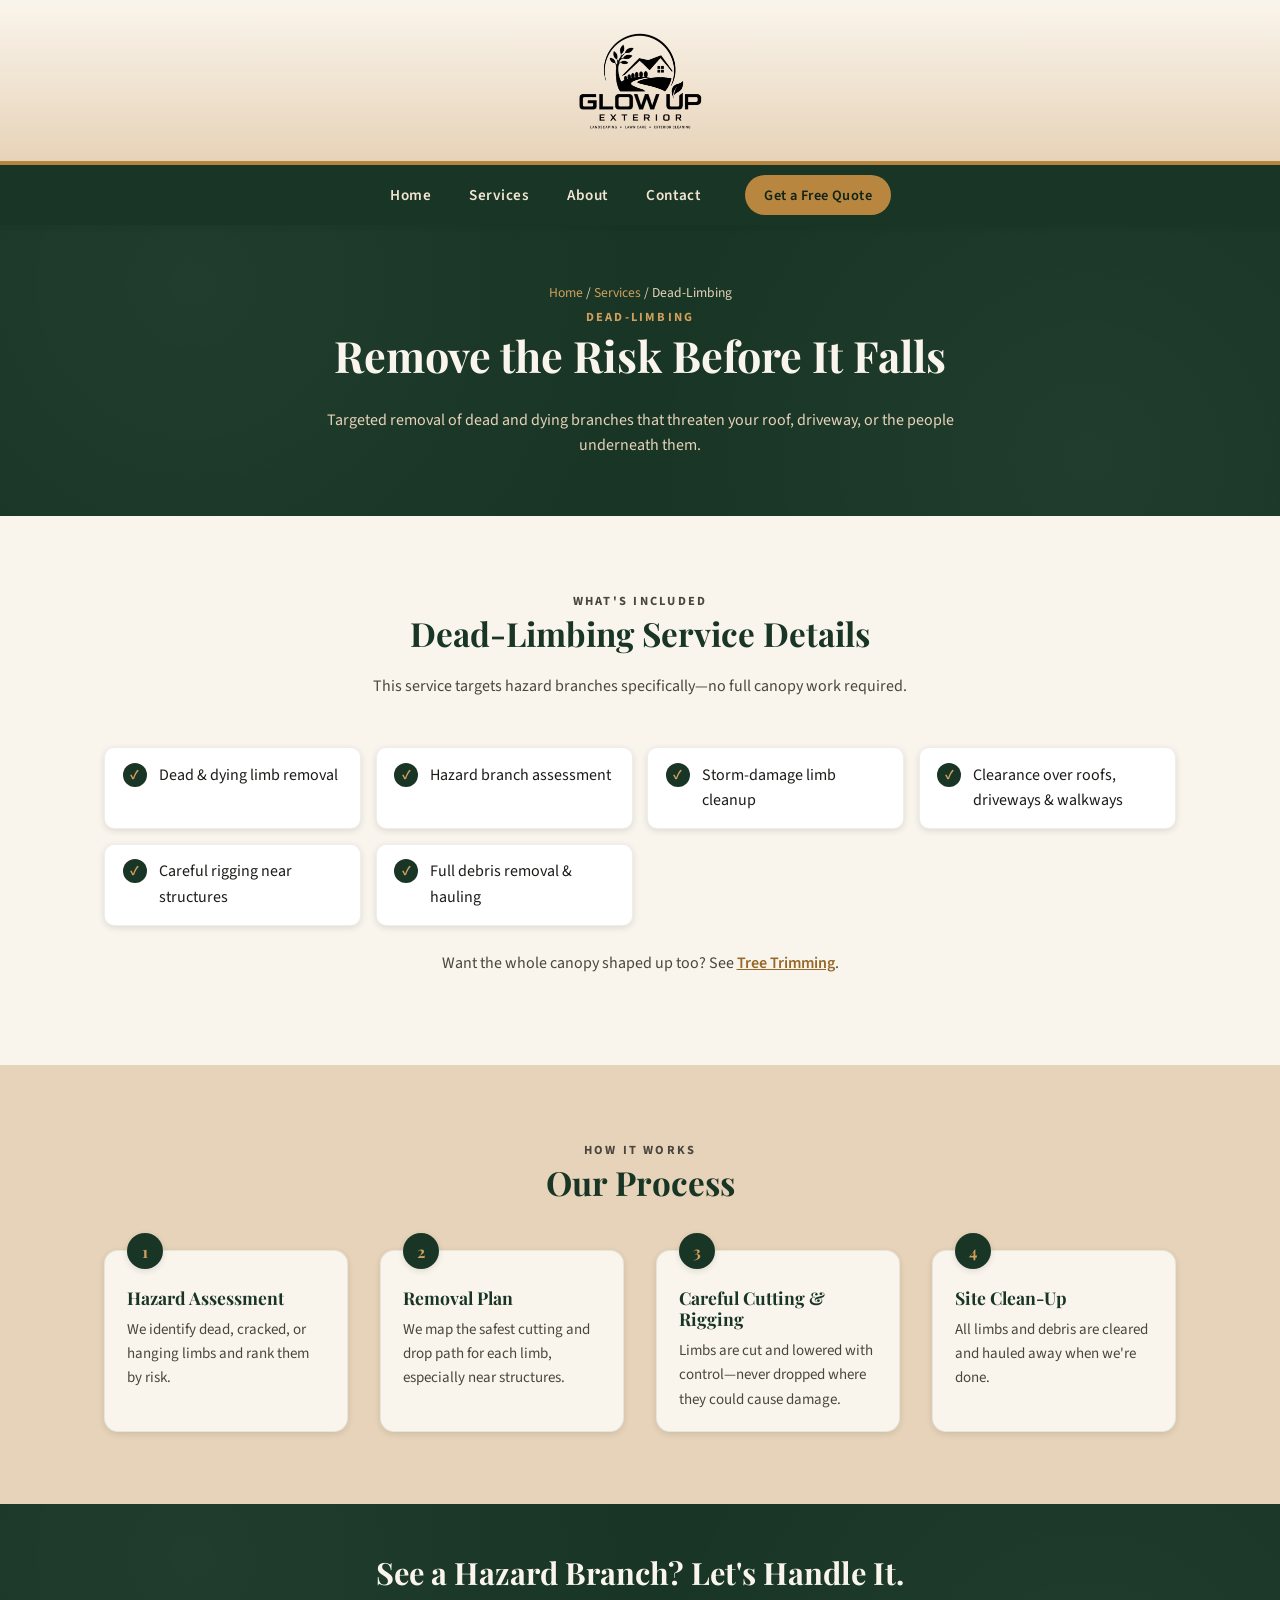
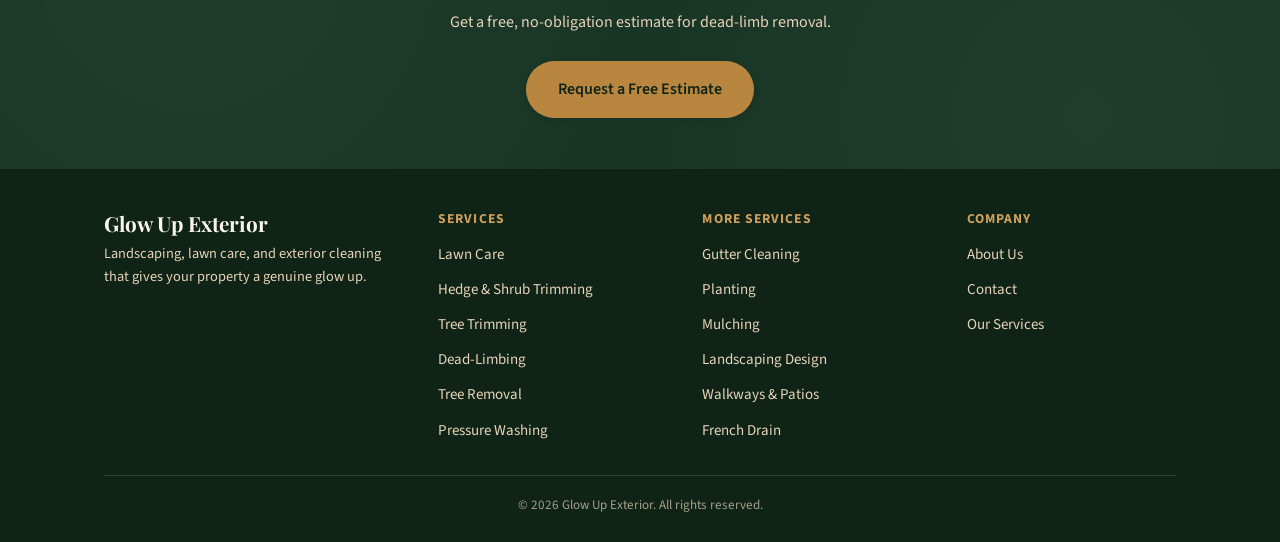
==== dead-limbing.html @ 8f39130c "Primary glowup to the whole site" ====
<!DOCTYPE html>
<html lang="en">
  <head>
    <meta charset="UTF-8" />
    <meta name="viewport" content="width=device-width, initial-scale=1.0" />
    <title>Dead-Limbing | Glow Up Exterior</title>
    <meta name="description" content="Removal of dead and hazardous tree limbs from Glow Up Exterior." />
    <link rel="icon" href="logo.png" type="image/png" />
    <link rel="preconnect" href="https://fonts.googleapis.com" />
    <link rel="preconnect" href="https://fonts.gstatic.com" crossorigin />
    <link href="https://fonts.googleapis.com/css2?family=Playfair+Display:wght@600;700&family=Source+Sans+3:wght@400;500;600;700&display=swap" rel="stylesheet" />
    <link rel="stylesheet" href="index.css" />
  </head>

  <body>
    <header class="site-header">
      <a href="index.html" class="logo-link">
        <img src="logo.png" alt="Glow Up Exterior logo" class="logo" />
      </a>
    </header>

    <div class="navbar-wrap">
      <nav class="navbar">
        <input type="checkbox" id="nav-toggle" class="nav-toggle-checkbox" />
        <label for="nav-toggle" class="nav-toggle-label" aria-label="Toggle menu"><span></span></label>
        <ul class="nav-links">
          <li><a href="index.html">Home</a></li>
          <li><a href="index.html#services">Services</a></li>
          <li><a href="index.html#about">About</a></li>
          <li><a href="index.html#contact">Contact</a></li>
          <li class="nav-cta"><a href="index.html#contact">Get a Free Quote</a></li>
        </ul>
      </nav>
    </div>

    <section class="page-hero section-green">
      <div class="container">
        <p class="breadcrumb"><a href="index.html">Home</a> / <a href="index.html#services">Services</a> / Dead-Limbing</p>
        <p class="eyebrow">Dead-Limbing</p>
        <h1>Remove the Risk Before It Falls</h1>
        <p>Targeted removal of dead and dying branches that threaten your roof, driveway, or the people underneath them.</p>
      </div>
    </section>

    <section class="section section-cream">
      <div class="container">
        <div class="section-heading">
          <p class="eyebrow">What's Included</p>
          <h2>Dead-Limbing Service Details</h2>
          <p>This service targets hazard branches specifically&mdash;no full canopy work required.</p>
        </div>
        <div class="includes-grid">
          <div class="item"><span class="mark">&#10003;</span><span>Dead &amp; dying limb removal</span></div>
          <div class="item"><span class="mark">&#10003;</span><span>Hazard branch assessment</span></div>
          <div class="item"><span class="mark">&#10003;</span><span>Storm-damage limb cleanup</span></div>
          <div class="item"><span class="mark">&#10003;</span><span>Clearance over roofs, driveways &amp; walkways</span></div>
          <div class="item"><span class="mark">&#10003;</span><span>Careful rigging near structures</span></div>
          <div class="item"><span class="mark">&#10003;</span><span>Full debris removal &amp; hauling</span></div>
        </div>
        <p style="text-align: center; margin-top: 1.6rem; color: var(--ink-soft)">
          Want the whole canopy shaped up too? See <a href="tree-trimming.html" style="color: var(--gold-700); font-weight: 600">Tree Trimming</a>.
        </p>
      </div>
    </section>

    <section class="section section-tan">
      <div class="container">
        <div class="section-heading">
          <p class="eyebrow">How It Works</p>
          <h2>Our Process</h2>
        </div>
        <div class="process-steps">
          <div class="process-step">
            <h4>Hazard Assessment</h4>
            <p>We identify dead, cracked, or hanging limbs and rank them by risk.</p>
          </div>
          <div class="process-step">
            <h4>Removal Plan</h4>
            <p>We map the safest cutting and drop path for each limb, especially near structures.</p>
          </div>
          <div class="process-step">
            <h4>Careful Cutting &amp; Rigging</h4>
            <p>Limbs are cut and lowered with control&mdash;never dropped where they could cause damage.</p>
          </div>
          <div class="process-step">
            <h4>Site Clean-Up</h4>
            <p>All limbs and debris are cleared and hauled away when we're done.</p>
          </div>
        </div>
      </div>
    </section>

    <section class="cta-band section-green">
      <div class="container">
        <h2>See a Hazard Branch? Let's Handle It.</h2>
        <p>Get a free, no-obligation estimate for dead-limb removal.</p>
        <a href="index.html#contact" class="btn btn-gold">Request a Free Estimate</a>
      </div>
    </section>

    <footer class="site-footer">
      <div class="container">
        <div class="footer-grid">
          <div class="footer-brand">
            <h3>Glow Up Exterior</h3>
            <p>Landscaping, lawn care, and exterior cleaning that gives your property a genuine glow up.</p>
          </div>
          <div class="footer-col">
            <h4>Services</h4>
            <ul>
              <li><a href="lawn-care.html">Lawn Care</a></li>
              <li><a href="hedge-trimming.html">Hedge &amp; Shrub Trimming</a></li>
              <li><a href="tree-trimming.html">Tree Trimming</a></li>
              <li><a href="dead-limbing.html">Dead-Limbing</a></li>
              <li><a href="tree-removal.html">Tree Removal</a></li>
              <li><a href="pressure-washing.html">Pressure Washing</a></li>
            </ul>
          </div>
          <div class="footer-col">
            <h4>More Services</h4>
            <ul>
              <li><a href="gutter-cleaning.html">Gutter Cleaning</a></li>
              <li><a href="planting.html">Planting</a></li>
              <li><a href="mulching.html">Mulching</a></li>
              <li><a href="landscaping-design.html">Landscaping Design</a></li>
              <li><a href="path-paving.html">Walkways &amp; Patios</a></li>
              <li><a href="french-drain.html">French Drain</a></li>
            </ul>
          </div>
          <div class="footer-col">
            <h4>Company</h4>
            <ul>
              <li><a href="index.html#about">About Us</a></li>
              <li><a href="index.html#contact">Contact</a></li>
              <li><a href="index.html#services">Our Services</a></li>
            </ul>
          </div>
        </div>
        <div class="footer-bottom">
          &copy; 2026 Glow Up Exterior. All rights reserved.
        </div>
      </div>
    </footer>
  </body>
</html>
---- index.css ----
/* =============================================================
   Glow Up Exterior — shared stylesheet
   ============================================================= */

:root {
  --green-900: #0f2417;
  --green-800: #183525; /* brand primary */
  --green-700: #234a34;
  --green-600: #2f6b48;
  --green-500: #3c8259;

  --gold-700: #96692b;
  --gold-600: #b9863f;
  --gold-500: #cf9f5c;
  --gold-100: #f6e6cc;

  --cream-100: #faf5ec;
  --cream-200: #f2e6d2;
  --cream-300: #e7d3b9; /* brand secondary */

  --ink: #1c1b18;
  --ink-soft: #4a463e;

  --shadow-sm: 0 2px 6px rgba(15, 36, 23, 0.12);
  --shadow-md: 0 10px 30px rgba(15, 36, 23, 0.18);
  --shadow-lg: 0 20px 45px rgba(15, 36, 23, 0.25);

  --radius: 14px;
  --max-width: 1120px;

  --font-head: "Playfair Display", Georgia, "Times New Roman", serif;
  --font-body: "Source Sans 3", "Segoe UI", Arial, sans-serif;
}

* {
  box-sizing: border-box;
}

html {
  scroll-behavior: smooth;
}

body {
  margin: 0;
  padding: 0;
  background-color: var(--cream-100);
  color: var(--ink);
  font-family: var(--font-body);
  line-height: 1.6;
}

h1, h2, h3, h4 {
  font-family: var(--font-head);
  color: var(--green-800);
  margin: 0 0 0.6em;
  line-height: 1.2;
}

p {
  margin: 0 0 1em;
}

a {
  color: inherit;
}

img.logo {
  max-width: 100%;
  display: block;
}

.container {
  max-width: var(--max-width);
  margin: 0 auto;
  padding: 0 1.5rem;
}

.section {
  padding: 4.5rem 0;
}

.section-cream {
  background-color: var(--cream-100);
}

.section-tan {
  background-color: var(--cream-300);
}

.section-green {
  background-color: var(--green-800);
  color: var(--cream-200);
  background-image:
    radial-gradient(circle at 15% 20%, rgba(255, 255, 255, 0.04), transparent 40%),
    radial-gradient(circle at 85% 80%, rgba(255, 255, 255, 0.04), transparent 40%);
}

.section-green h1,
.section-green h2,
.section-green h3 {
  color: var(--cream-100);
}

.eyebrow {
  display: inline-block;
  font-family: var(--font-body);
  font-size: 0.78rem;
  font-weight: 700;
  letter-spacing: 0.18em;
  text-transform: uppercase;
  color: var(--gold-600);
  margin-bottom: 0.75rem;
}

.section-green .eyebrow {
  color: var(--gold-500);
}

.section-heading {
  text-align: center;
  max-width: 680px;
  margin: 0 auto 3rem;
}

.section-heading h2 {
  font-size: clamp(1.8rem, 2.6vw, 2.4rem);
}

.section-heading p {
  color: var(--ink-soft);
  margin-bottom: 0;
}

.section-green .section-heading p {
  color: var(--cream-300);
}

/* ---------------- Buttons ---------------- */

.btn {
  display: inline-block;
  font-family: var(--font-body);
  font-weight: 600;
  text-decoration: none;
  padding: 0.85rem 1.9rem;
  border-radius: 999px;
  border: 2px solid transparent;
  cursor: pointer;
  transition: transform 0.2s ease, box-shadow 0.2s ease, background-color 0.2s ease, color 0.2s ease;
  font-size: 1rem;
}

.btn:hover {
  transform: translateY(-2px);
}

.btn-gold {
  background-color: var(--gold-600);
  color: var(--green-900);
  box-shadow: var(--shadow-sm);
}

.btn-gold:hover {
  background-color: var(--gold-500);
  box-shadow: var(--shadow-md);
}

.btn-outline {
  background-color: transparent;
  border-color: var(--cream-300);
  color: var(--cream-100);
}

.btn-outline:hover {
  background-color: rgba(250, 245, 236, 0.1);
  border-color: var(--gold-500);
}

.btn-outline-dark {
  background-color: transparent;
  border-color: var(--green-800);
  color: var(--green-800);
}

.btn-outline-dark:hover {
  background-color: var(--green-800);
  color: var(--cream-100);
}

/* ---------------- Header / Brand bar ---------------- */

.site-header {
  background: linear-gradient(180deg, var(--cream-100), var(--cream-300));
  text-align: center;
  padding: 1.6rem 1rem 1.2rem;
  border-bottom: 4px solid var(--gold-600);
}

.logo-link {
  display: inline-block;
  text-decoration: none;
}

.site-header img.logo {
  height: 108px;
  width: auto;
  margin: 0 auto;
}

/* ---------------- Navigation ---------------- */

.navbar-wrap {
  background-color: var(--green-800);
  position: sticky;
  top: 0;
  z-index: 100;
  box-shadow: var(--shadow-sm);
}

.navbar {
  max-width: var(--max-width);
  margin: 0 auto;
  display: flex;
  align-items: center;
  justify-content: center;
  position: relative;
  padding: 0 1.5rem;
  min-height: 58px;
}

.nav-links {
  display: flex;
  align-items: center;
  gap: 2.2rem;
  list-style: none;
  margin: 0;
  padding: 0;
}

.nav-links a {
  display: inline-block;
  color: var(--cream-200);
  text-decoration: none;
  font-weight: 600;
  font-size: 0.95rem;
  letter-spacing: 0.03em;
  padding: 1.1rem 0.1rem;
  position: relative;
}

.nav-links a::after {
  content: "";
  position: absolute;
  left: 0;
  right: 0;
  bottom: 0.8rem;
  height: 2px;
  background-color: var(--gold-500);
  transform: scaleX(0);
  transform-origin: center;
  transition: transform 0.25s ease;
}

.nav-links a:hover::after,
.nav-links a:focus-visible::after {
  transform: scaleX(1);
}

.nav-cta {
  margin-left: 0.5rem;
}

.nav-cta a {
  background-color: var(--gold-600);
  color: var(--green-900) !important;
  border-radius: 999px;
  padding: 0.55rem 1.2rem !important;
  font-size: 0.9rem;
}

.nav-cta a::after {
  display: none;
}

.nav-cta a:hover {
  background-color: var(--gold-500);
}

.nav-toggle-checkbox {
  display: none;
}

.nav-toggle-label {
  display: none;
  position: absolute;
  right: 1.25rem;
  top: 50%;
  transform: translateY(-50%);
  width: 28px;
  height: 22px;
  cursor: pointer;
}

.nav-toggle-label span,
.nav-toggle-label span::before,
.nav-toggle-label span::after {
  position: absolute;
  content: "";
  width: 28px;
  height: 3px;
  background-color: var(--cream-200);
  border-radius: 2px;
  left: 0;
  transition: transform 0.2s ease, opacity 0.2s ease;
}

.nav-toggle-label span {
  top: 10px;
}

.nav-toggle-label span::before {
  top: -9px;
}

.nav-toggle-label span::after {
  top: 9px;
}

@media (max-width: 800px) {
  .nav-toggle-label {
    display: block;
  }

  .navbar {
    justify-content: space-between;
    padding: 0 1.25rem;
  }

  .nav-links {
    position: absolute;
    top: 100%;
    left: 0;
    right: 0;
    background-color: var(--green-800);
    flex-direction: column;
    align-items: stretch;
    gap: 0;
    max-height: 0;
    overflow: hidden;
    transition: max-height 0.3s ease;
    box-shadow: var(--shadow-md);
  }

  .nav-links a {
    padding: 0.9rem 1.5rem;
    width: 100%;
  }

  .nav-links a::after {
    display: none;
  }

  .nav-cta {
    margin: 0.5rem 1.5rem 1rem;
  }

  .nav-cta a {
    display: block;
    text-align: center;
  }

  .nav-toggle-checkbox:checked ~ .nav-links {
    max-height: 500px;
  }
}

/* ---------------- Hero ---------------- */

.hero {
  padding: 5rem 0;
  text-align: center;
}

.hero h1 {
  font-size: clamp(2.1rem, 4vw, 3.2rem);
  max-width: 820px;
  margin: 0 auto 0.6em;
}

.hero .lede {
  max-width: 620px;
  margin: 0 auto 2.2rem;
  color: var(--cream-300);
  font-size: 1.15rem;
}

.hero-actions {
  display: flex;
  gap: 1rem;
  justify-content: center;
  flex-wrap: wrap;
}

.hero-tags {
  margin-top: 2.5rem;
  display: flex;
  justify-content: center;
  flex-wrap: wrap;
  gap: 0.6rem 1.6rem;
  font-size: 0.85rem;
  letter-spacing: 0.06em;
  text-transform: uppercase;
  color: var(--gold-500);
  font-weight: 600;
}

/* Simple service hero for subpages */

.page-hero {
  padding: 3.6rem 0;
  text-align: center;
}

.page-hero .eyebrow {
  color: var(--gold-500);
}

.page-hero h1 {
  font-size: clamp(1.9rem, 3.6vw, 2.7rem);
}

.page-hero p {
  max-width: 640px;
  margin: 0 auto;
  color: var(--cream-300);
}

.breadcrumb {
  font-size: 0.85rem;
  color: var(--cream-300);
  margin-bottom: 1rem;
}

.breadcrumb a {
  color: var(--gold-500);
  text-decoration: none;
}

.breadcrumb a:hover {
  text-decoration: underline;
}

/* ---------------- Services grid ---------------- */

.services-grid {
  display: grid;
  grid-template-columns: repeat(auto-fill, minmax(250px, 300px));
  gap: 1.75rem;
}

.service-category {
  margin-bottom: 3.2rem;
}

.service-category:last-child {
  margin-bottom: 0;
}

.service-category-title {
  font-family: var(--font-head);
  font-size: 1.35rem;
  color: var(--green-800);
  margin: 0 0 1.4rem;
  padding-left: 0.9rem;
  border-left: 4px solid var(--gold-600);
}

.service-card {
  display: block;
  background-color: var(--cream-100);
  border-radius: var(--radius);
  padding: 2.2rem 1.75rem 1.9rem;
  text-align: center;
  text-decoration: none;
  color: var(--ink);
  box-shadow: var(--shadow-sm);
  transition: transform 0.25s ease, box-shadow 0.25s ease, background-color 0.25s ease;
  border: 1px solid rgba(24, 53, 37, 0.08);
}

.service-card:hover,
.service-card:focus-visible {
  transform: translateY(-6px);
  box-shadow: var(--shadow-lg);
  background-color: #ffffff;
}

.service-badge {
  width: 74px;
  height: 74px;
  margin: 0 auto 1.1rem;
  border-radius: 50%;
  display: flex;
  align-items: center;
  justify-content: center;
  background: linear-gradient(145deg, var(--green-700), var(--green-800));
  color: var(--gold-500);
  font-family: var(--font-head);
  font-size: 1.9rem;
  font-weight: 700;
  box-shadow: inset 0 0 0 3px rgba(207, 159, 92, 0.35);
  transition: transform 0.25s ease;
}

.service-card:hover .service-badge {
  transform: scale(1.06) rotate(-4deg);
}

.service-card h3 {
  font-size: 1.25rem;
  margin-bottom: 0.5rem;
}

.service-card p {
  color: var(--ink-soft);
  font-size: 0.95rem;
  margin-bottom: 1rem;
}

.service-card .card-link {
  font-weight: 700;
  font-size: 0.85rem;
  letter-spacing: 0.04em;
  text-transform: uppercase;
  color: var(--gold-700);
}

.service-card .card-link::after {
  content: " \2192";
}

/* ---------------- About / why choose us ---------------- */

.about-grid {
  display: grid;
  grid-template-columns: 1.1fr 0.9fr;
  gap: 3rem;
  align-items: center;
}

.why-list {
  list-style: none;
  margin: 1.5rem 0 0;
  padding: 0;
  display: grid;
  gap: 1rem;
}

.why-list li {
  display: flex;
  gap: 0.85rem;
  align-items: flex-start;
  background-color: rgba(250, 245, 236, 0.06);
  border: 1px solid rgba(207, 159, 92, 0.25);
  border-radius: 10px;
  padding: 0.9rem 1.1rem;
}

.why-list .mark {
  flex-shrink: 0;
  width: 28px;
  height: 28px;
  border-radius: 50%;
  background-color: var(--gold-600);
  color: var(--green-900);
  font-weight: 700;
  display: flex;
  align-items: center;
  justify-content: center;
  font-size: 0.95rem;
}

.why-list strong {
  color: var(--cream-100);
  display: block;
  margin-bottom: 0.15rem;
}

.why-list span {
  color: var(--cream-300);
  font-size: 0.92rem;
}

.stat-row {
  display: grid;
  grid-template-columns: repeat(3, 1fr);
  gap: 1rem;
  margin-top: 2rem;
  text-align: center;
}

.stat-row .stat strong {
  display: block;
  font-family: var(--font-head);
  font-size: 1.9rem;
  color: var(--gold-500);
}

.stat-row .stat span {
  font-size: 0.85rem;
  letter-spacing: 0.04em;
  text-transform: uppercase;
  color: var(--cream-300);
}

/* ---------------- Process steps (service pages) ---------------- */

.process-steps {
  display: grid;
  grid-template-columns: repeat(auto-fit, minmax(220px, 1fr));
  gap: 2rem;
  counter-reset: step;
}

.process-step {
  position: relative;
  padding: 1.6rem 1.4rem 1.2rem;
  background-color: var(--cream-100);
  border-radius: var(--radius);
  border: 1px solid rgba(24, 53, 37, 0.08);
  box-shadow: var(--shadow-sm);
}

.process-step::before {
  counter-increment: step;
  content: counter(step);
  position: absolute;
  top: -18px;
  left: 1.4rem;
  width: 36px;
  height: 36px;
  border-radius: 50%;
  background-color: var(--green-800);
  color: var(--gold-500);
  font-family: var(--font-head);
  font-weight: 700;
  display: flex;
  align-items: center;
  justify-content: center;
  box-shadow: var(--shadow-sm);
}

.process-step h4 {
  margin-top: 0.6rem;
  font-size: 1.1rem;
}

.process-step p {
  color: var(--ink-soft);
  font-size: 0.94rem;
  margin-bottom: 0;
}

/* ---------------- Includes list (service pages) ---------------- */

.includes-grid {
  display: grid;
  grid-template-columns: repeat(auto-fit, minmax(240px, 1fr));
  gap: 0.9rem;
}

.includes-grid .item {
  display: flex;
  gap: 0.75rem;
  align-items: flex-start;
  padding: 0.9rem 1.1rem;
  background-color: #ffffff;
  border-radius: 10px;
  border: 1px solid rgba(24, 53, 37, 0.08);
  box-shadow: var(--shadow-sm);
}

.includes-grid .item .mark {
  flex-shrink: 0;
  width: 24px;
  height: 24px;
  border-radius: 50%;
  background-color: var(--green-800);
  color: var(--gold-500);
  font-size: 0.85rem;
  font-weight: 700;
  display: flex;
  align-items: center;
  justify-content: center;
}

/* ---------------- CTA band ---------------- */

.cta-band {
  text-align: center;
  padding: 3.2rem 0;
}

.cta-band h2 {
  font-size: clamp(1.5rem, 2.4vw, 2rem);
}

.cta-band p {
  color: var(--cream-300);
  max-width: 520px;
  margin: 0 auto 1.6rem;
}

/* ---------------- Contact ---------------- */

.contact-grid {
  display: grid;
  grid-template-columns: 0.85fr 1.15fr;
  gap: 3rem;
  align-items: flex-start;
}

.contact-info {
  background-color: var(--green-800);
  color: var(--cream-200);
  border-radius: var(--radius);
  padding: 2.2rem 2rem;
  box-shadow: var(--shadow-md);
}

.contact-info h3 {
  color: var(--cream-100);
}

.contact-info .info-row {
  display: flex;
  flex-direction: column;
  gap: 0.15rem;
  margin-bottom: 1.4rem;
}

.contact-info .info-row .label {
  font-size: 0.78rem;
  letter-spacing: 0.1em;
  text-transform: uppercase;
  color: var(--gold-500);
  font-weight: 700;
}

.contact-info .info-row a {
  color: var(--cream-100);
  text-decoration: none;
}

.contact-info .info-row a:hover {
  text-decoration: underline;
}

.contact-form-card {
  background-color: #ffffff;
  border-radius: var(--radius);
  padding: 2.2rem;
  box-shadow: var(--shadow-md);
}

#contactForm {
  display: flex;
  flex-direction: column;
  gap: 1rem;
}

#contactForm input,
#contactForm textarea {
  width: 100%;
  padding: 0.85rem 1rem;
  border-radius: 8px;
  border: 1.5px solid var(--cream-300);
  font-family: var(--font-body);
  font-size: 1rem;
  background-color: var(--cream-100);
  color: var(--ink);
  transition: border-color 0.2s ease, box-shadow 0.2s ease;
}

#contactForm input:focus,
#contactForm textarea:focus {
  outline: none;
  border-color: var(--gold-600);
  box-shadow: 0 0 0 3px rgba(185, 134, 63, 0.25);
}

#contactForm textarea {
  min-height: 130px;
  resize: vertical;
}

#contactForm button {
  align-self: flex-start;
}

#formResponse {
  margin-top: 1rem;
  font-weight: 600;
}

/* ---------------- Footer ---------------- */

.site-footer {
  background-color: var(--green-900);
  color: var(--cream-300);
  padding: 2.6rem 0 1.6rem;
}

.footer-grid {
  display: grid;
  grid-template-columns: 1.3fr 1fr 1fr 0.9fr;
  gap: 2rem;
  margin-bottom: 2rem;
}

.footer-brand h3 {
  color: var(--cream-100);
  font-size: 1.3rem;
  margin-bottom: 0.4rem;
}

.footer-brand p {
  font-size: 0.9rem;
  color: var(--cream-300);
  max-width: 320px;
}

.footer-col h4 {
  color: var(--gold-500);
  font-family: var(--font-body);
  font-size: 0.85rem;
  letter-spacing: 0.08em;
  text-transform: uppercase;
  margin-bottom: 0.9rem;
}

.footer-col ul {
  list-style: none;
  margin: 0;
  padding: 0;
  display: flex;
  flex-direction: column;
  gap: 0.6rem;
}

.footer-col a {
  color: var(--cream-300);
  text-decoration: none;
  font-size: 0.94rem;
}

.footer-col a:hover {
  color: var(--gold-500);
}

.footer-bottom {
  border-top: 1px solid rgba(231, 211, 185, 0.15);
  padding-top: 1.2rem;
  text-align: center;
  font-size: 0.82rem;
  color: rgba(231, 211, 185, 0.7);
}

/* ---------------- Responsive ---------------- */

@media (max-width: 900px) {
  .about-grid,
  .contact-grid {
    grid-template-columns: 1fr;
  }

  .footer-grid {
    grid-template-columns: 1fr 1fr;
  }

  .services-grid {
    grid-template-columns: repeat(auto-fill, minmax(230px, 1fr));
  }
}

@media (max-width: 600px) {
  .section {
    padding: 3rem 0;
  }

  .footer-grid {
    grid-template-columns: 1fr;
  }

  .stat-row {
    grid-template-columns: 1fr;
    gap: 1.4rem;
  }

  .site-header img.logo {
    height: 84px;
  }
}
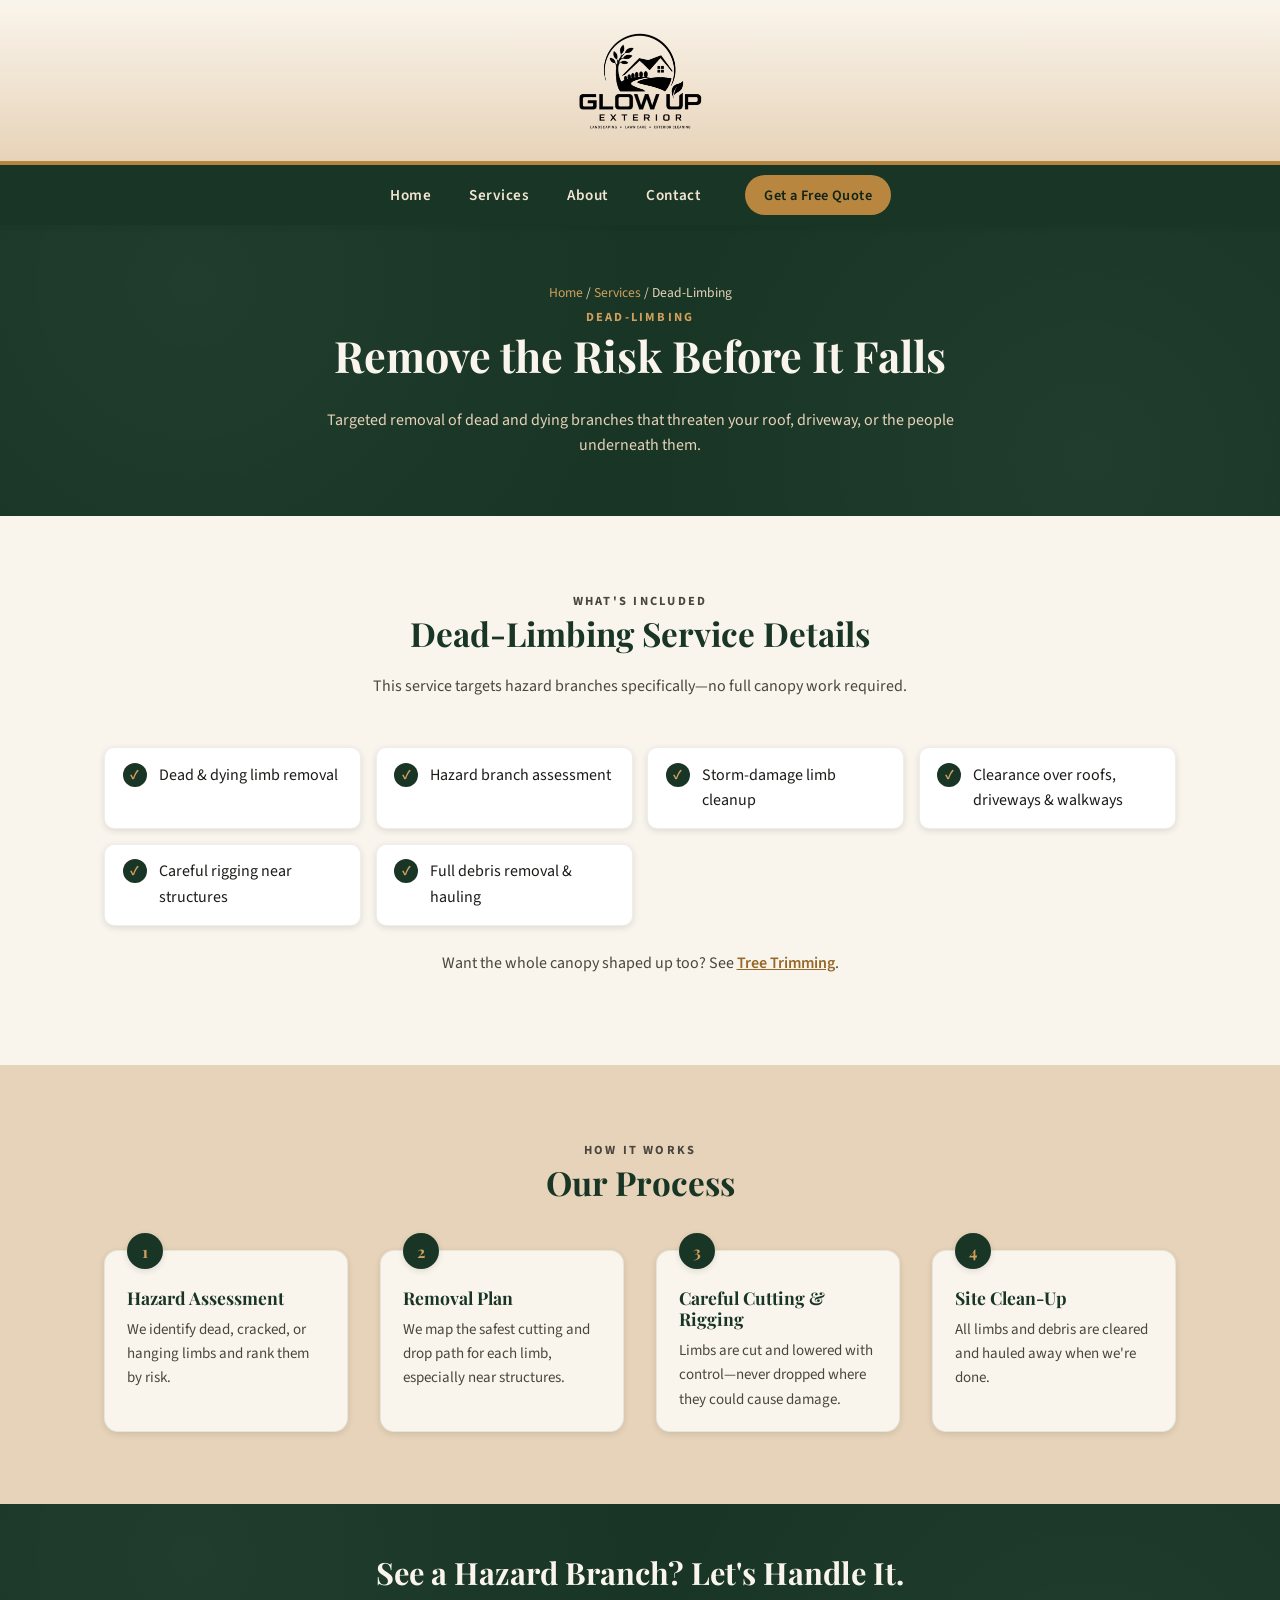
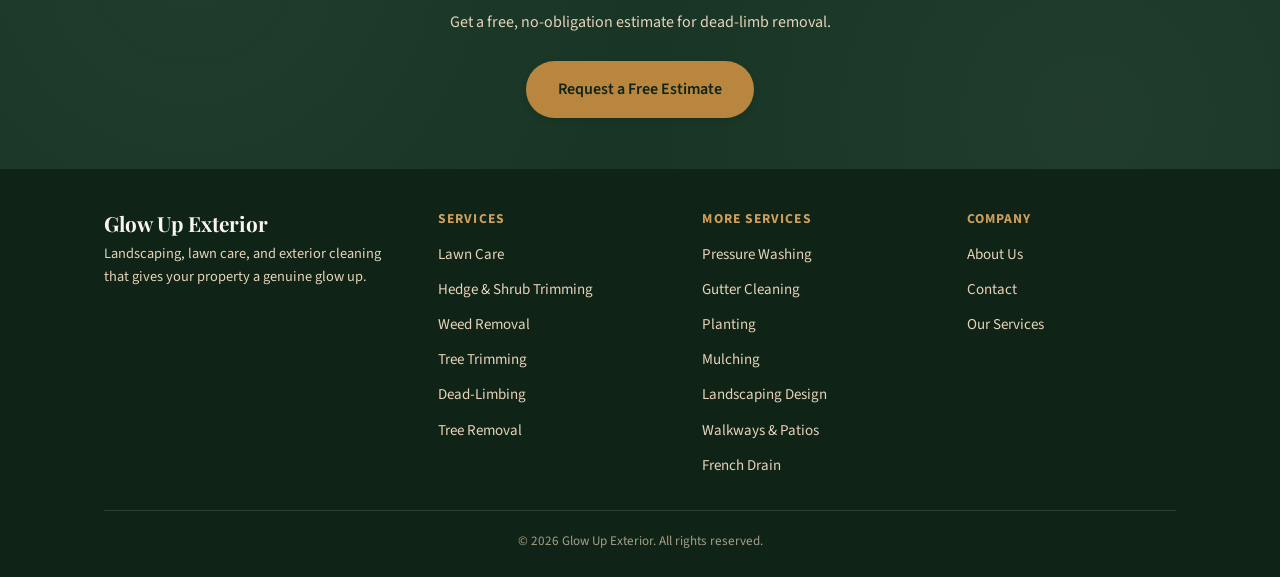
==== commit fb9c4212: "Added weed removal, refined main page details" ====
--- a/dead-limbing.html
+++ b/dead-limbing.html
@@ -110,15 +110,16 @@
             <ul>
               <li><a href="lawn-care.html">Lawn Care</a></li>
               <li><a href="hedge-trimming.html">Hedge &amp; Shrub Trimming</a></li>
+              <li><a href="weed-removal.html">Weed Removal</a></li>
               <li><a href="tree-trimming.html">Tree Trimming</a></li>
               <li><a href="dead-limbing.html">Dead-Limbing</a></li>
               <li><a href="tree-removal.html">Tree Removal</a></li>
-              <li><a href="pressure-washing.html">Pressure Washing</a></li>
             </ul>
           </div>
           <div class="footer-col">
             <h4>More Services</h4>
             <ul>
+              <li><a href="pressure-washing.html">Pressure Washing</a></li>
               <li><a href="gutter-cleaning.html">Gutter Cleaning</a></li>
               <li><a href="planting.html">Planting</a></li>
               <li><a href="mulching.html">Mulching</a></li>
--- a/index.css
+++ b/index.css
@@ -593,10 +593,11 @@
 
 .stat-row {
   display: grid;
-  grid-template-columns: repeat(3, 1fr);
+  grid-template-columns: repeat(2, 1fr);
   gap: 1rem;
   margin-top: 2rem;
   text-align: center;
+  max-width: 320px;
 }
 
 .stat-row .stat strong {
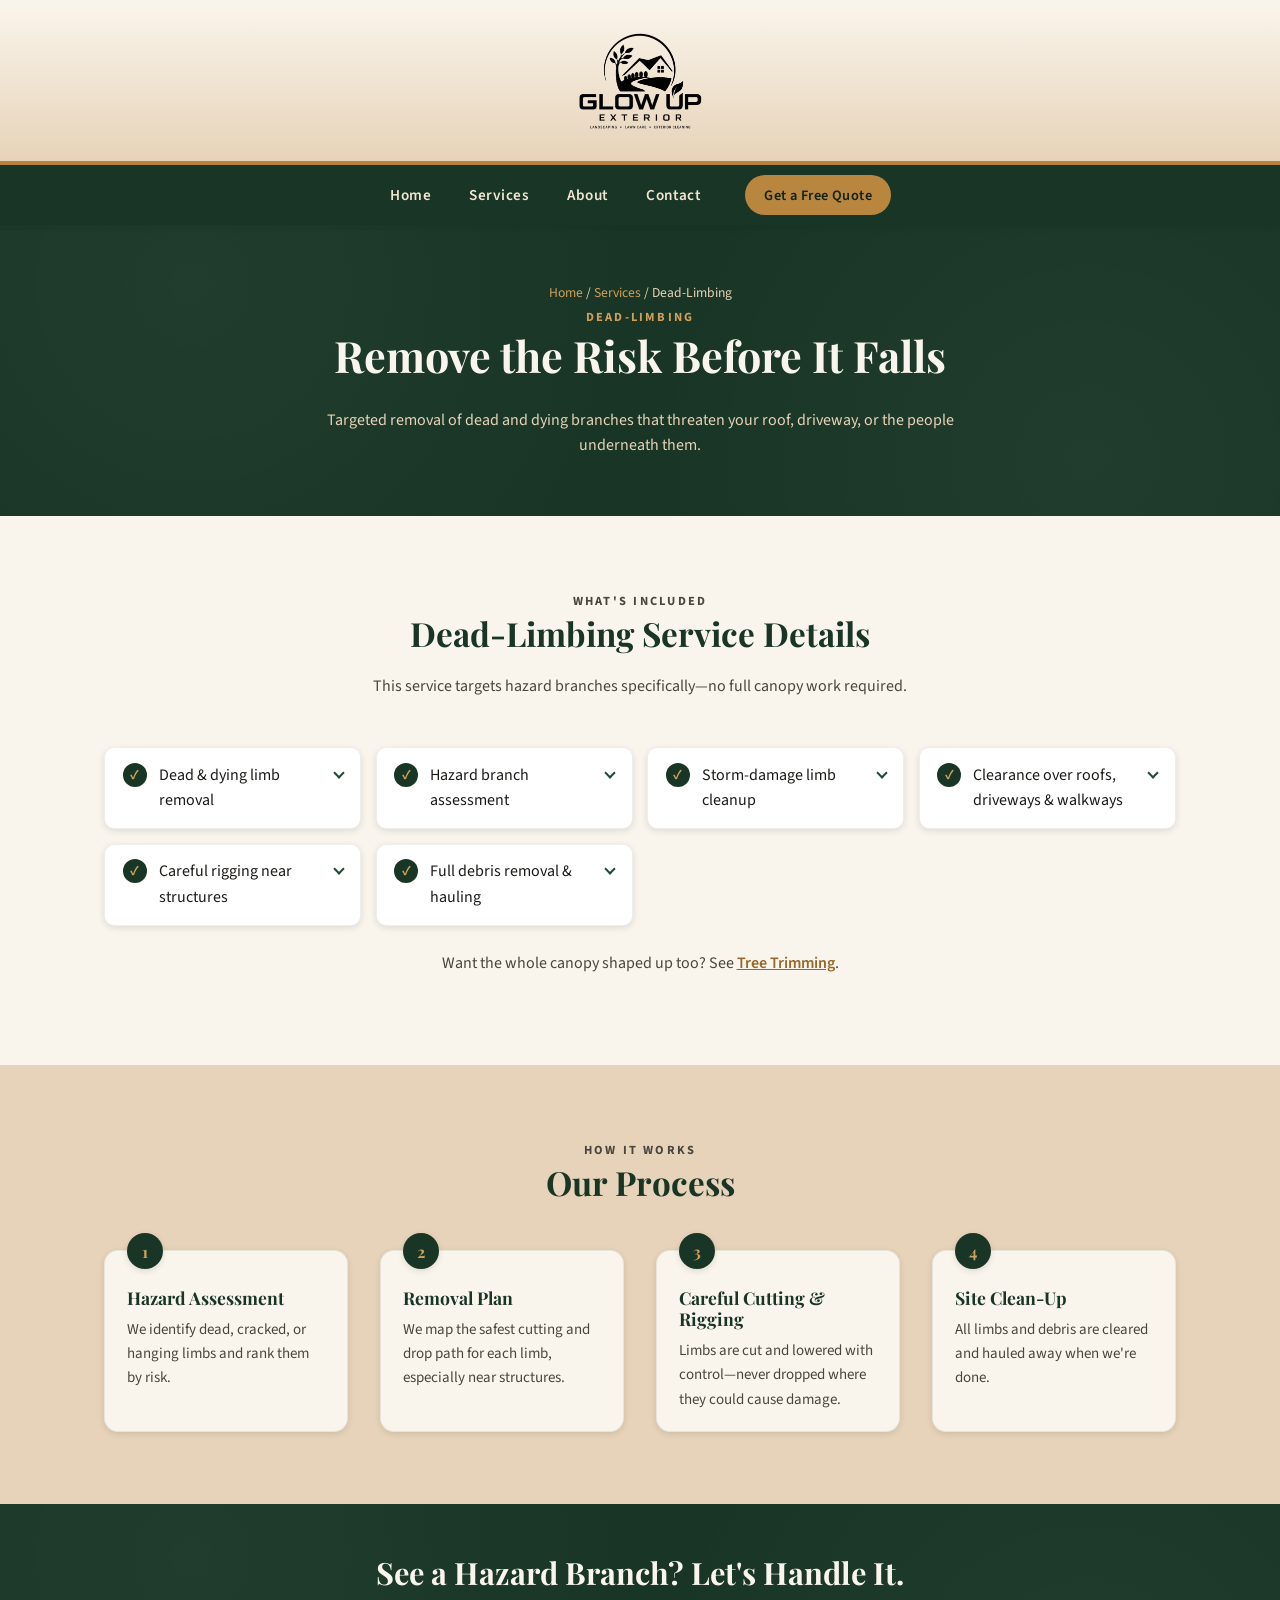
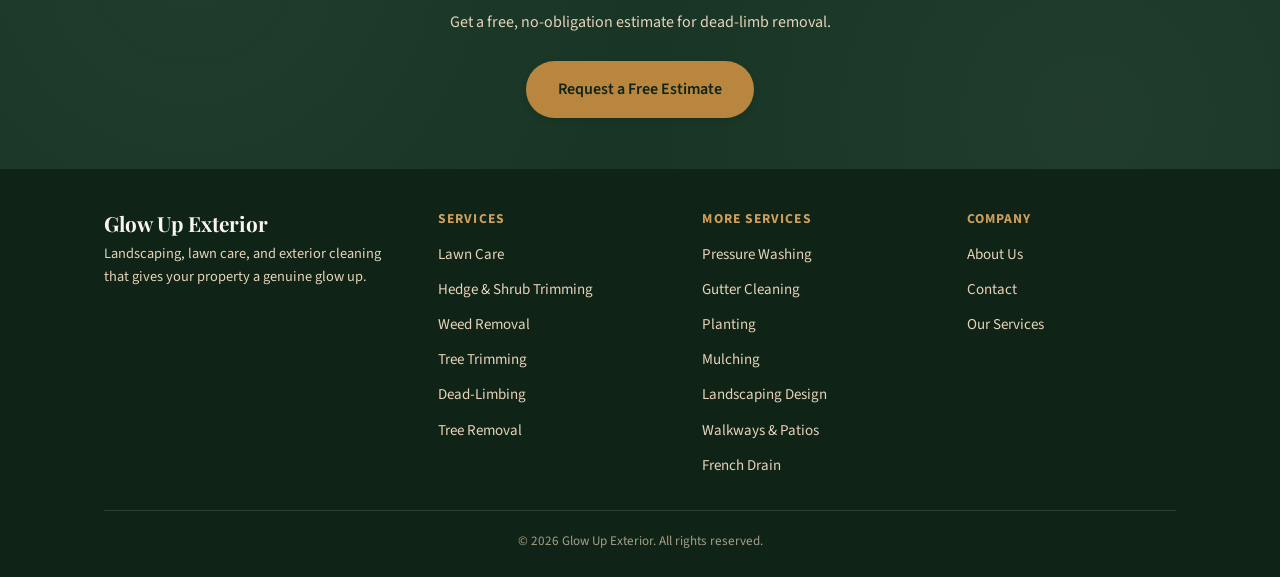
==== commit 803b33f0: "Made service detail cards expandable to show more info on click" ====
--- a/dead-limbing.html
+++ b/dead-limbing.html
@@ -50,12 +50,72 @@
           <p>This service targets hazard branches specifically&mdash;no full canopy work required.</p>
         </div>
         <div class="includes-grid">
-          <div class="item"><span class="mark">&#10003;</span><span>Dead &amp; dying limb removal</span></div>
-          <div class="item"><span class="mark">&#10003;</span><span>Hazard branch assessment</span></div>
-          <div class="item"><span class="mark">&#10003;</span><span>Storm-damage limb cleanup</span></div>
-          <div class="item"><span class="mark">&#10003;</span><span>Clearance over roofs, driveways &amp; walkways</span></div>
-          <div class="item"><span class="mark">&#10003;</span><span>Careful rigging near structures</span></div>
-          <div class="item"><span class="mark">&#10003;</span><span>Full debris removal &amp; hauling</span></div>
+          <div class="item">
+            <input type="checkbox" id="dl-1" class="item-toggle" />
+            <label for="dl-1" class="item-summary">
+              <span class="mark">&#10003;</span>
+              <span>Dead &amp; dying limb removal</span>
+              <span class="item-chevron" aria-hidden="true"></span>
+            </label>
+            <div class="item-detail">
+              <p>Branches that are dead, cracked, or clearly dying are removed before they fail on their own.</p>
+            </div>
+          </div>
+          <div class="item">
+            <input type="checkbox" id="dl-2" class="item-toggle" />
+            <label for="dl-2" class="item-summary">
+              <span class="mark">&#10003;</span>
+              <span>Hazard branch assessment</span>
+              <span class="item-chevron" aria-hidden="true"></span>
+            </label>
+            <div class="item-detail">
+              <p>We walk the property and rank limbs by real risk, so you know what actually needs attention.</p>
+            </div>
+          </div>
+          <div class="item">
+            <input type="checkbox" id="dl-3" class="item-toggle" />
+            <label for="dl-3" class="item-summary">
+              <span class="mark">&#10003;</span>
+              <span>Storm-damage limb cleanup</span>
+              <span class="item-chevron" aria-hidden="true"></span>
+            </label>
+            <div class="item-detail">
+              <p>Broken and hanging limbs left behind by wind or storms are removed before they come down on their own.</p>
+            </div>
+          </div>
+          <div class="item">
+            <input type="checkbox" id="dl-4" class="item-toggle" />
+            <label for="dl-4" class="item-summary">
+              <span class="mark">&#10003;</span>
+              <span>Clearance over roofs, driveways &amp; walkways</span>
+              <span class="item-chevron" aria-hidden="true"></span>
+            </label>
+            <div class="item-detail">
+              <p>Priority given to hazard limbs hanging over anything you park under, walk under, or live under.</p>
+            </div>
+          </div>
+          <div class="item">
+            <input type="checkbox" id="dl-5" class="item-toggle" />
+            <label for="dl-5" class="item-summary">
+              <span class="mark">&#10003;</span>
+              <span>Careful rigging near structures</span>
+              <span class="item-chevron" aria-hidden="true"></span>
+            </label>
+            <div class="item-detail">
+              <p>Limbs are lowered with rope and rigging instead of dropped, protecting roofs, fences, and beds below.</p>
+            </div>
+          </div>
+          <div class="item">
+            <input type="checkbox" id="dl-6" class="item-toggle" />
+            <label for="dl-6" class="item-summary">
+              <span class="mark">&#10003;</span>
+              <span>Full debris removal &amp; hauling</span>
+              <span class="item-chevron" aria-hidden="true"></span>
+            </label>
+            <div class="item-detail">
+              <p>Removed limbs and debris are hauled off the property, not left in a pile in the yard.</p>
+            </div>
+          </div>
         </div>
         <p style="text-align: center; margin-top: 1.6rem; color: var(--ink-soft)">
           Want the whole canopy shaped up too? See <a href="tree-trimming.html" style="color: var(--gold-700); font-weight: 600">Tree Trimming</a>.
--- a/index.css
+++ b/index.css
@@ -667,18 +667,42 @@
 .includes-grid {
   display: grid;
   grid-template-columns: repeat(auto-fit, minmax(240px, 1fr));
+  align-items: start;
   gap: 0.9rem;
 }
 
 .includes-grid .item {
-  display: flex;
-  gap: 0.75rem;
-  align-items: flex-start;
-  padding: 0.9rem 1.1rem;
   background-color: #ffffff;
   border-radius: 10px;
   border: 1px solid rgba(24, 53, 37, 0.08);
   box-shadow: var(--shadow-sm);
+}
+
+.includes-grid .item-toggle {
+  position: absolute;
+  width: 1px;
+  height: 1px;
+  margin: -1px;
+  padding: 0;
+  overflow: hidden;
+  clip: rect(0, 0, 0, 0);
+  white-space: nowrap;
+  border: 0;
+}
+
+.includes-grid .item-summary {
+  display: flex;
+  gap: 0.75rem;
+  align-items: flex-start;
+  padding: 0.9rem 1.1rem;
+  cursor: pointer;
+  user-select: none;
+}
+
+.includes-grid .item-toggle:focus-visible ~ .item-summary {
+  outline: 2px solid var(--gold-600);
+  outline-offset: -2px;
+  border-radius: 10px;
 }
 
 .includes-grid .item .mark {
@@ -693,6 +717,43 @@
   display: flex;
   align-items: center;
   justify-content: center;
+}
+
+.includes-grid .item-chevron {
+  flex-shrink: 0;
+  width: 8px;
+  height: 8px;
+  margin: 6px 0 0 auto;
+  border-right: 2px solid var(--green-700);
+  border-bottom: 2px solid var(--green-700);
+  transform: rotate(45deg);
+  transition: transform 0.25s ease, border-color 0.2s ease;
+}
+
+.includes-grid .item-summary:hover .item-chevron {
+  border-color: var(--gold-600);
+}
+
+.includes-grid .item-toggle:checked ~ .item-summary .item-chevron {
+  margin-top: 10px;
+  transform: rotate(-135deg);
+}
+
+.includes-grid .item-detail {
+  max-height: 0;
+  overflow: hidden;
+  transition: max-height 0.3s ease;
+}
+
+.includes-grid .item-toggle:checked ~ .item-detail {
+  max-height: 170px;
+}
+
+.includes-grid .item-detail p {
+  margin: 0 1.1rem 1rem 2.55rem;
+  color: var(--ink-soft);
+  font-size: 0.9rem;
+  line-height: 1.5;
 }
 
 /* ---------------- CTA band ---------------- */
